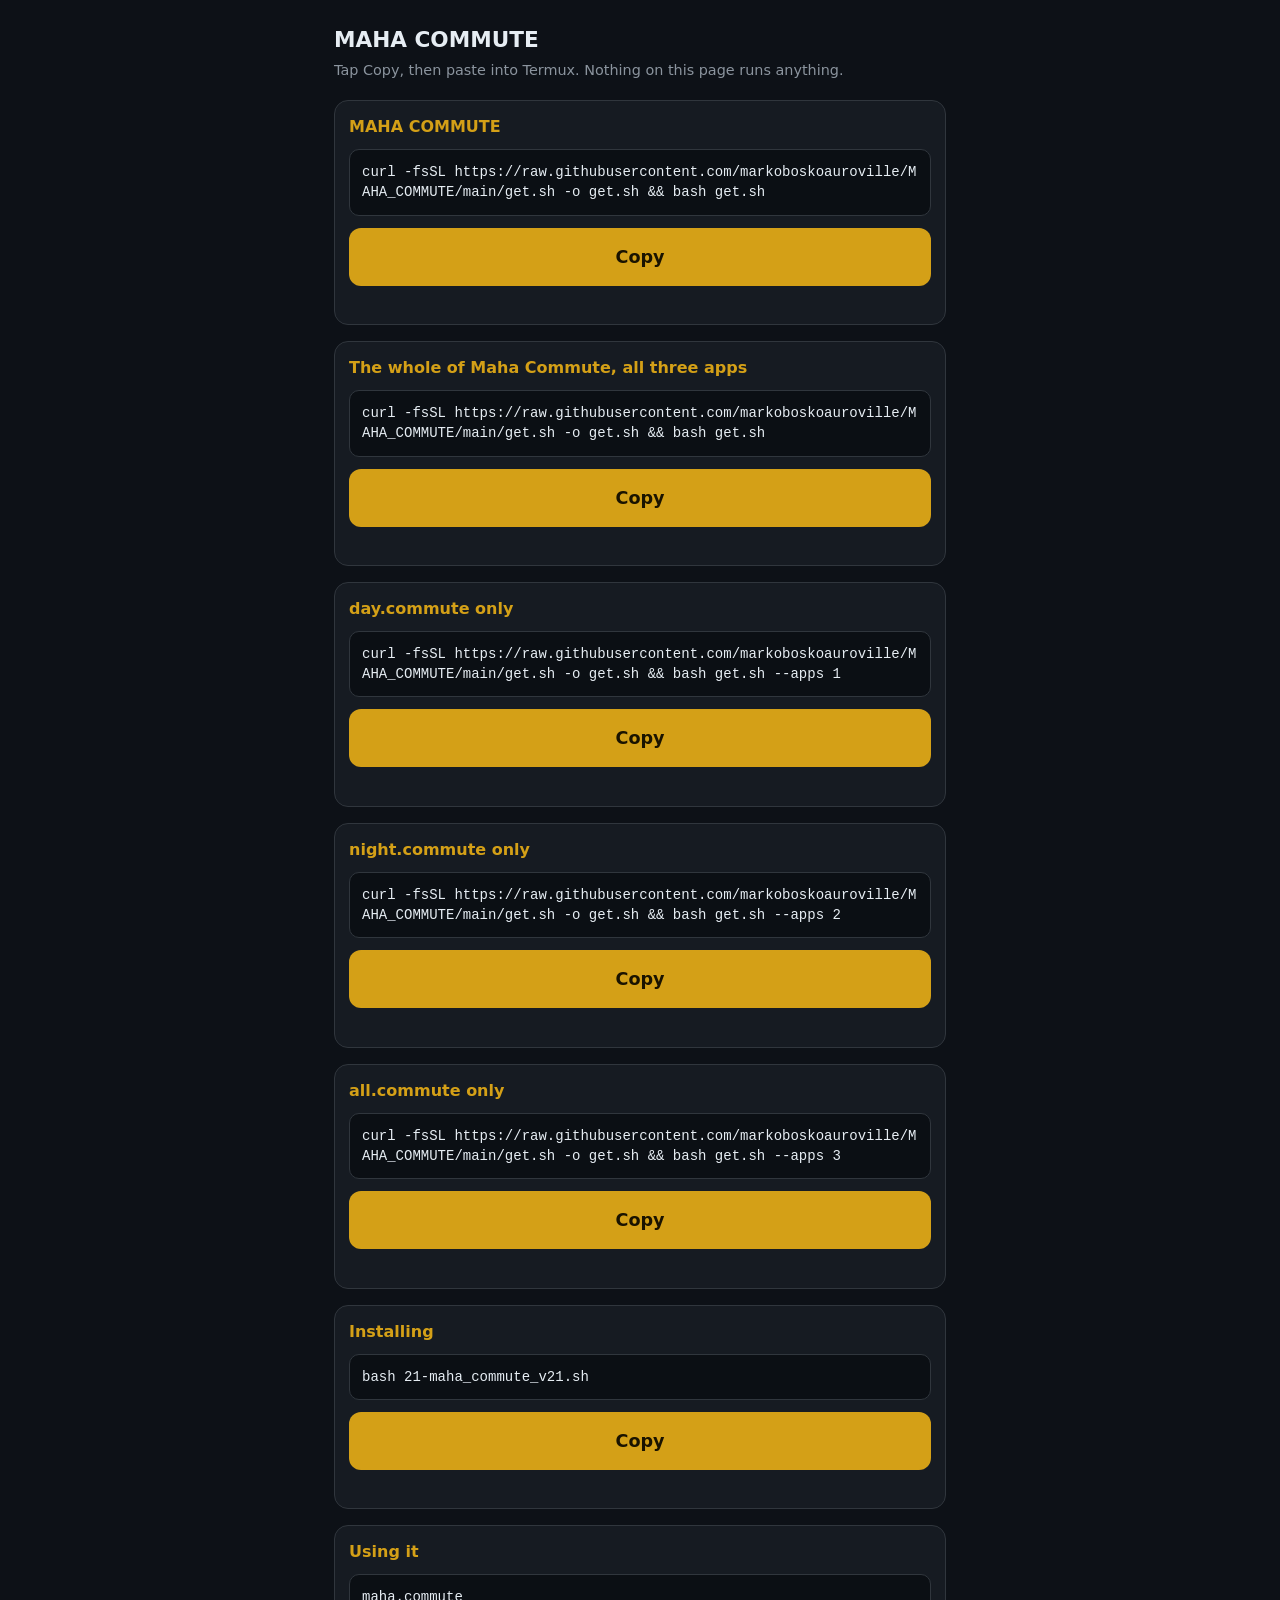
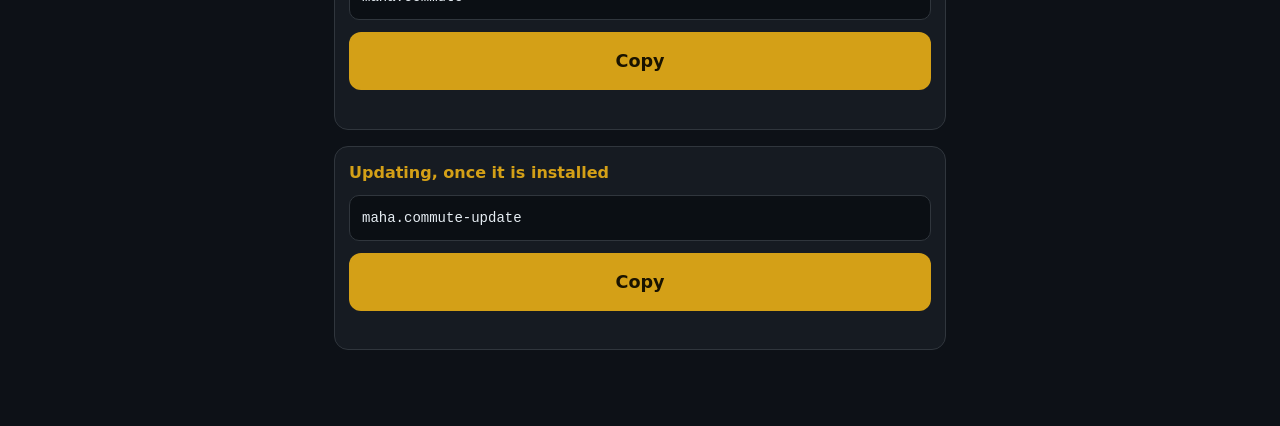
==== docs/index.html @ 6fa8b33a "v21: permanent stations, labels no longer race the map, launcher lights one app all.commute v44: sta" ====
<!doctype html><html lang="en"><head><meta charset="utf-8"><meta name="viewport" content="width=device-width,initial-scale=1"><title>MAHA COMMUTE, copy a command</title><style>
:root{--bg:#0d1117;--card:#161b22;--line:#30363d;--text:#e6edf3;--muted:#8b949e;--amber:#d4a017;--ok:#3fb950}
*{box-sizing:border-box}
body{margin:0;background:var(--bg);color:var(--text);font:17px/1.5 system-ui,sans-serif;padding:18px 14px 60px;max-width:640px;margin:auto}
h1{font-size:1.35rem;margin:6px 0 4px}
p.note{color:var(--muted);font-size:.9rem;margin:0 0 18px}
.card{background:var(--card);border:1px solid var(--line);border-radius:14px;padding:14px;margin:0 0 16px}
.card h2{font-size:1rem;margin:0 0 10px;color:var(--amber)}
pre{margin:0 0 12px;background:#0b0f14;border:1px solid var(--line);border-radius:10px;padding:12px;
    white-space:pre-wrap;word-break:break-all;font:14px/1.45 ui-monospace,Menlo,Consolas,monospace;user-select:all;-webkit-user-select:all}
button{display:block;width:100%;min-height:58px;border:0;border-radius:12px;background:var(--amber);color:#1a1300;
       font:700 1.1rem system-ui,sans-serif;cursor:pointer}
button.done{background:var(--ok);color:#04110a}
.hint{color:var(--muted);font-size:.85rem;margin:8px 0 0;min-height:1.2em}
</style></head><body><h1>MAHA COMMUTE</h1><p class="note">Tap Copy, then paste into Termux. Nothing on this page runs anything.</p><section class="card" id="cmd-1"><h2>MAHA COMMUTE</h2><pre>curl -fsSL https://raw.githubusercontent.com/markoboskoauroville/MAHA_COMMUTE/main/get.sh -o get.sh &amp;&amp; bash get.sh</pre><button type="button" onclick="copyCard(this)">Copy</button><p class="hint"></p></section>
<section class="card" id="cmd-2"><h2>The whole of Maha Commute, all three apps</h2><pre>curl -fsSL https://raw.githubusercontent.com/markoboskoauroville/MAHA_COMMUTE/main/get.sh -o get.sh &amp;&amp; bash get.sh</pre><button type="button" onclick="copyCard(this)">Copy</button><p class="hint"></p></section>
<section class="card" id="cmd-3"><h2>day.commute only</h2><pre>curl -fsSL https://raw.githubusercontent.com/markoboskoauroville/MAHA_COMMUTE/main/get.sh -o get.sh &amp;&amp; bash get.sh --apps 1</pre><button type="button" onclick="copyCard(this)">Copy</button><p class="hint"></p></section>
<section class="card" id="cmd-4"><h2>night.commute only</h2><pre>curl -fsSL https://raw.githubusercontent.com/markoboskoauroville/MAHA_COMMUTE/main/get.sh -o get.sh &amp;&amp; bash get.sh --apps 2</pre><button type="button" onclick="copyCard(this)">Copy</button><p class="hint"></p></section>
<section class="card" id="cmd-5"><h2>all.commute only</h2><pre>curl -fsSL https://raw.githubusercontent.com/markoboskoauroville/MAHA_COMMUTE/main/get.sh -o get.sh &amp;&amp; bash get.sh --apps 3</pre><button type="button" onclick="copyCard(this)">Copy</button><p class="hint"></p></section>
<section class="card" id="cmd-6"><h2>Installing</h2><pre>bash 21-maha_commute_v21.sh</pre><button type="button" onclick="copyCard(this)">Copy</button><p class="hint"></p></section>
<section class="card" id="cmd-7"><h2>Using it</h2><pre>maha.commute</pre><button type="button" onclick="copyCard(this)">Copy</button><p class="hint"></p></section>
<section class="card" id="cmd-8"><h2>Updating, once it is installed</h2><pre>maha.commute-update</pre><button type="button" onclick="copyCard(this)">Copy</button><p class="hint"></p></section><script>
function flash(b, msg, ok){ b.textContent = msg; b.classList.toggle('done', !!ok);
  setTimeout(function(){ b.textContent = 'Copy'; b.classList.remove('done'); }, 2200); }
function selectIt(pre){ var r = document.createRange(); r.selectNodeContents(pre);
  var s = getSelection(); s.removeAllRanges(); s.addRange(r); }
async function copyCard(b){
  var pre = b.parentNode.querySelector('pre'), text = pre.textContent, hint = b.parentNode.querySelector('.hint');
  hint.textContent = '';
  try { await navigator.clipboard.writeText(text); flash(b, 'Copied', true); return; } catch (e) {}
  try { var ta = document.createElement('textarea'); ta.value = text; ta.setAttribute('readonly','');
        ta.style.position='fixed'; ta.style.opacity='0'; document.body.appendChild(ta); ta.select();
        var ok = document.execCommand('copy'); document.body.removeChild(ta);
        if (ok) { flash(b, 'Copied', true); return; } } catch (e) {}
  selectIt(pre); hint.textContent = 'The phone would not let a page copy. The command is selected: long-press it and choose Copy.';
}
</script></body></html>
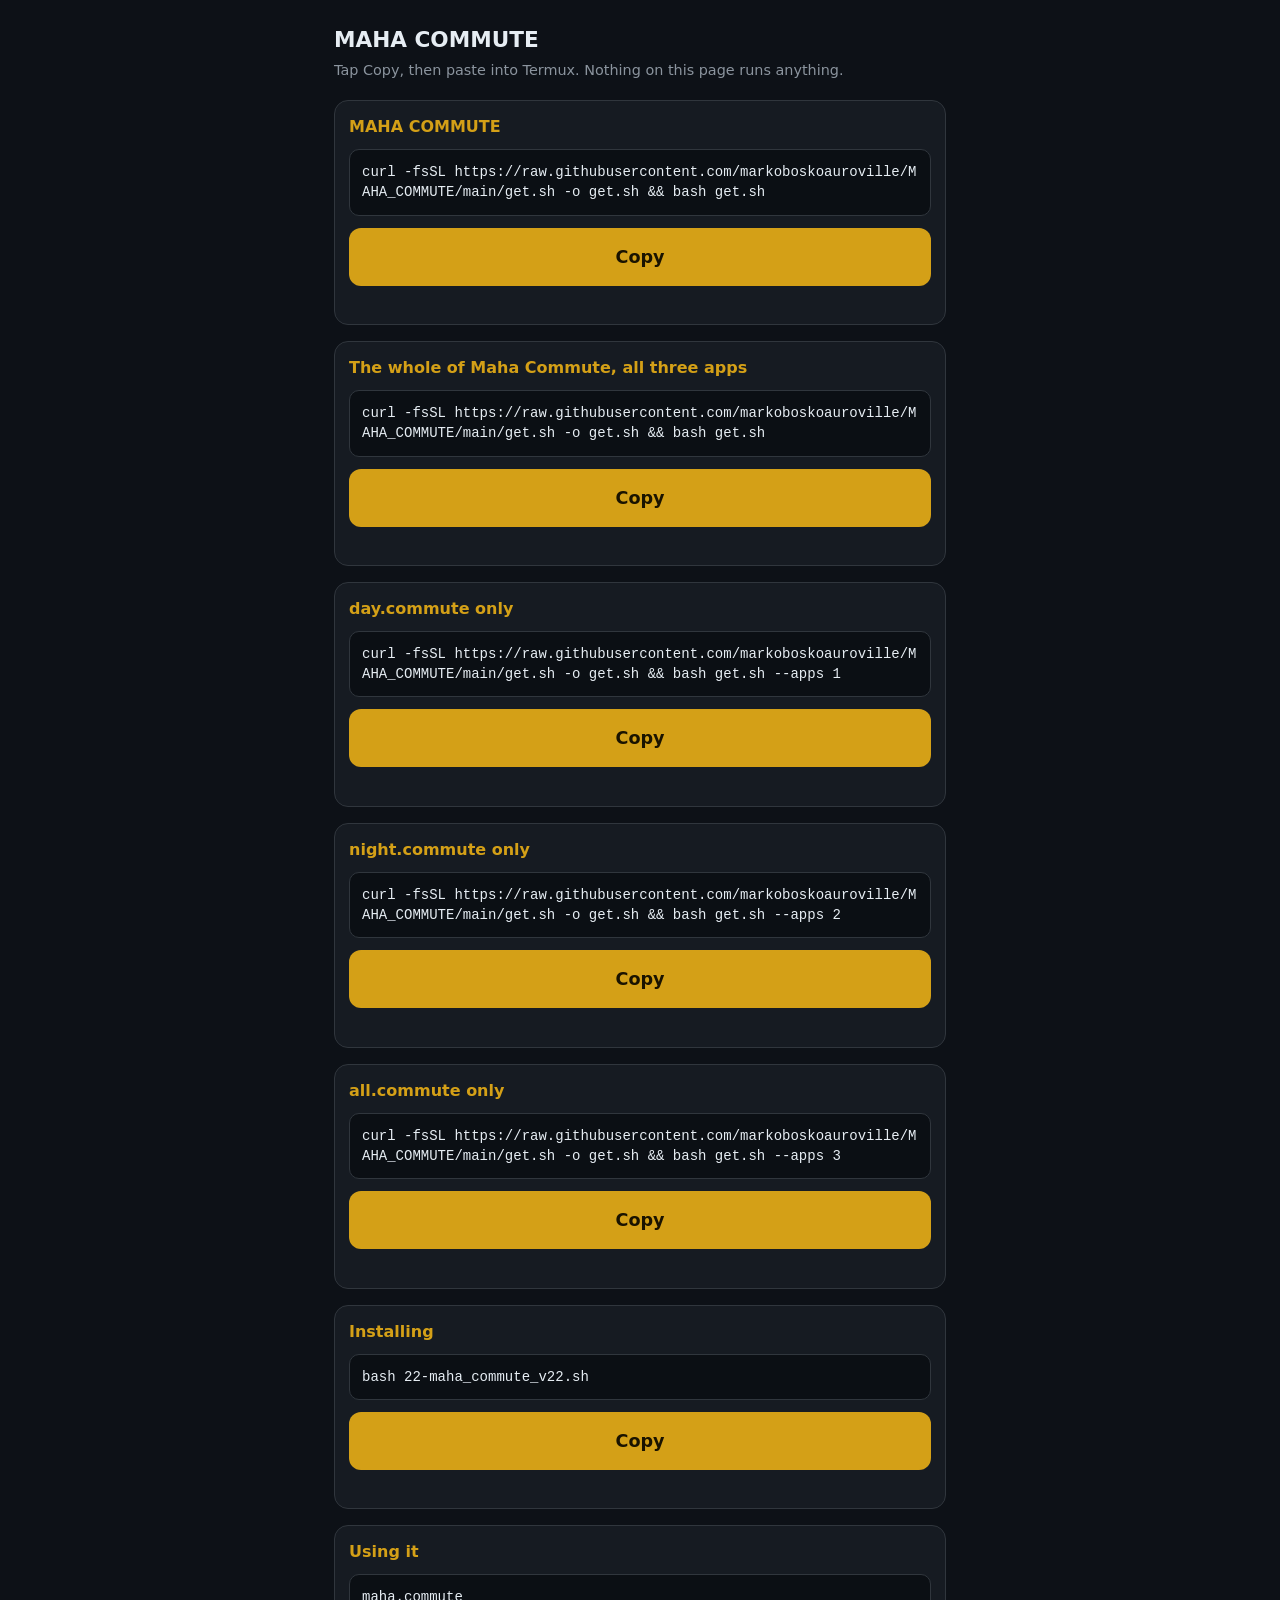
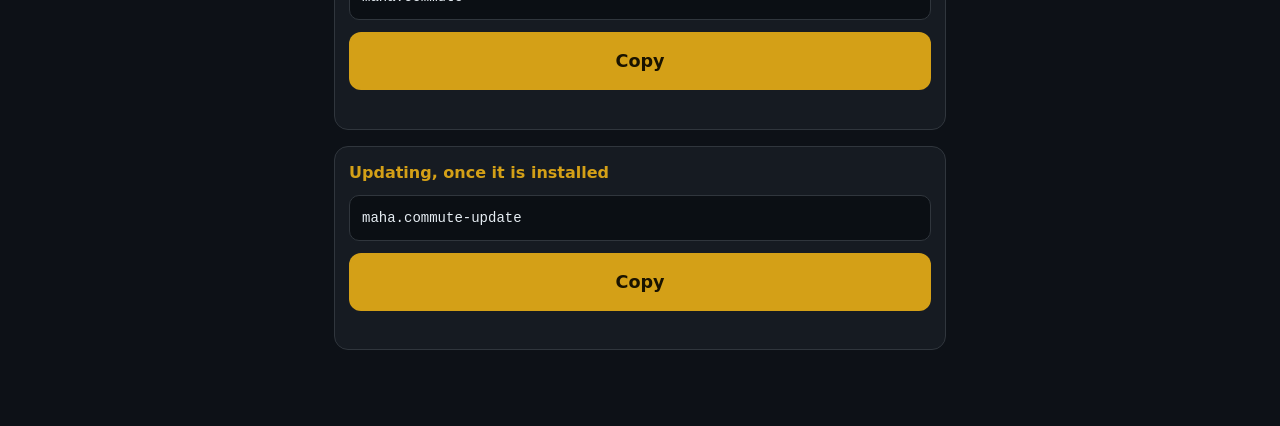
==== commit 01a6031c: "v22 (work in progress): answers to field test v21, requests 1 to 14 Labels clamp to the free area, k" ====
--- a/docs/index.html
+++ b/docs/index.html
@@ -17,7 +17,7 @@
 <section class="card" id="cmd-3"><h2>day.commute only</h2><pre>curl -fsSL https://raw.githubusercontent.com/markoboskoauroville/MAHA_COMMUTE/main/get.sh -o get.sh &amp;&amp; bash get.sh --apps 1</pre><button type="button" onclick="copyCard(this)">Copy</button><p class="hint"></p></section>
 <section class="card" id="cmd-4"><h2>night.commute only</h2><pre>curl -fsSL https://raw.githubusercontent.com/markoboskoauroville/MAHA_COMMUTE/main/get.sh -o get.sh &amp;&amp; bash get.sh --apps 2</pre><button type="button" onclick="copyCard(this)">Copy</button><p class="hint"></p></section>
 <section class="card" id="cmd-5"><h2>all.commute only</h2><pre>curl -fsSL https://raw.githubusercontent.com/markoboskoauroville/MAHA_COMMUTE/main/get.sh -o get.sh &amp;&amp; bash get.sh --apps 3</pre><button type="button" onclick="copyCard(this)">Copy</button><p class="hint"></p></section>
-<section class="card" id="cmd-6"><h2>Installing</h2><pre>bash 21-maha_commute_v21.sh</pre><button type="button" onclick="copyCard(this)">Copy</button><p class="hint"></p></section>
+<section class="card" id="cmd-6"><h2>Installing</h2><pre>bash 22-maha_commute_v22.sh</pre><button type="button" onclick="copyCard(this)">Copy</button><p class="hint"></p></section>
 <section class="card" id="cmd-7"><h2>Using it</h2><pre>maha.commute</pre><button type="button" onclick="copyCard(this)">Copy</button><p class="hint"></p></section>
 <section class="card" id="cmd-8"><h2>Updating, once it is installed</h2><pre>maha.commute-update</pre><button type="button" onclick="copyCard(this)">Copy</button><p class="hint"></p></section><script>
 function flash(b, msg, ok){ b.textContent = msg; b.classList.toggle('done', !!ok);
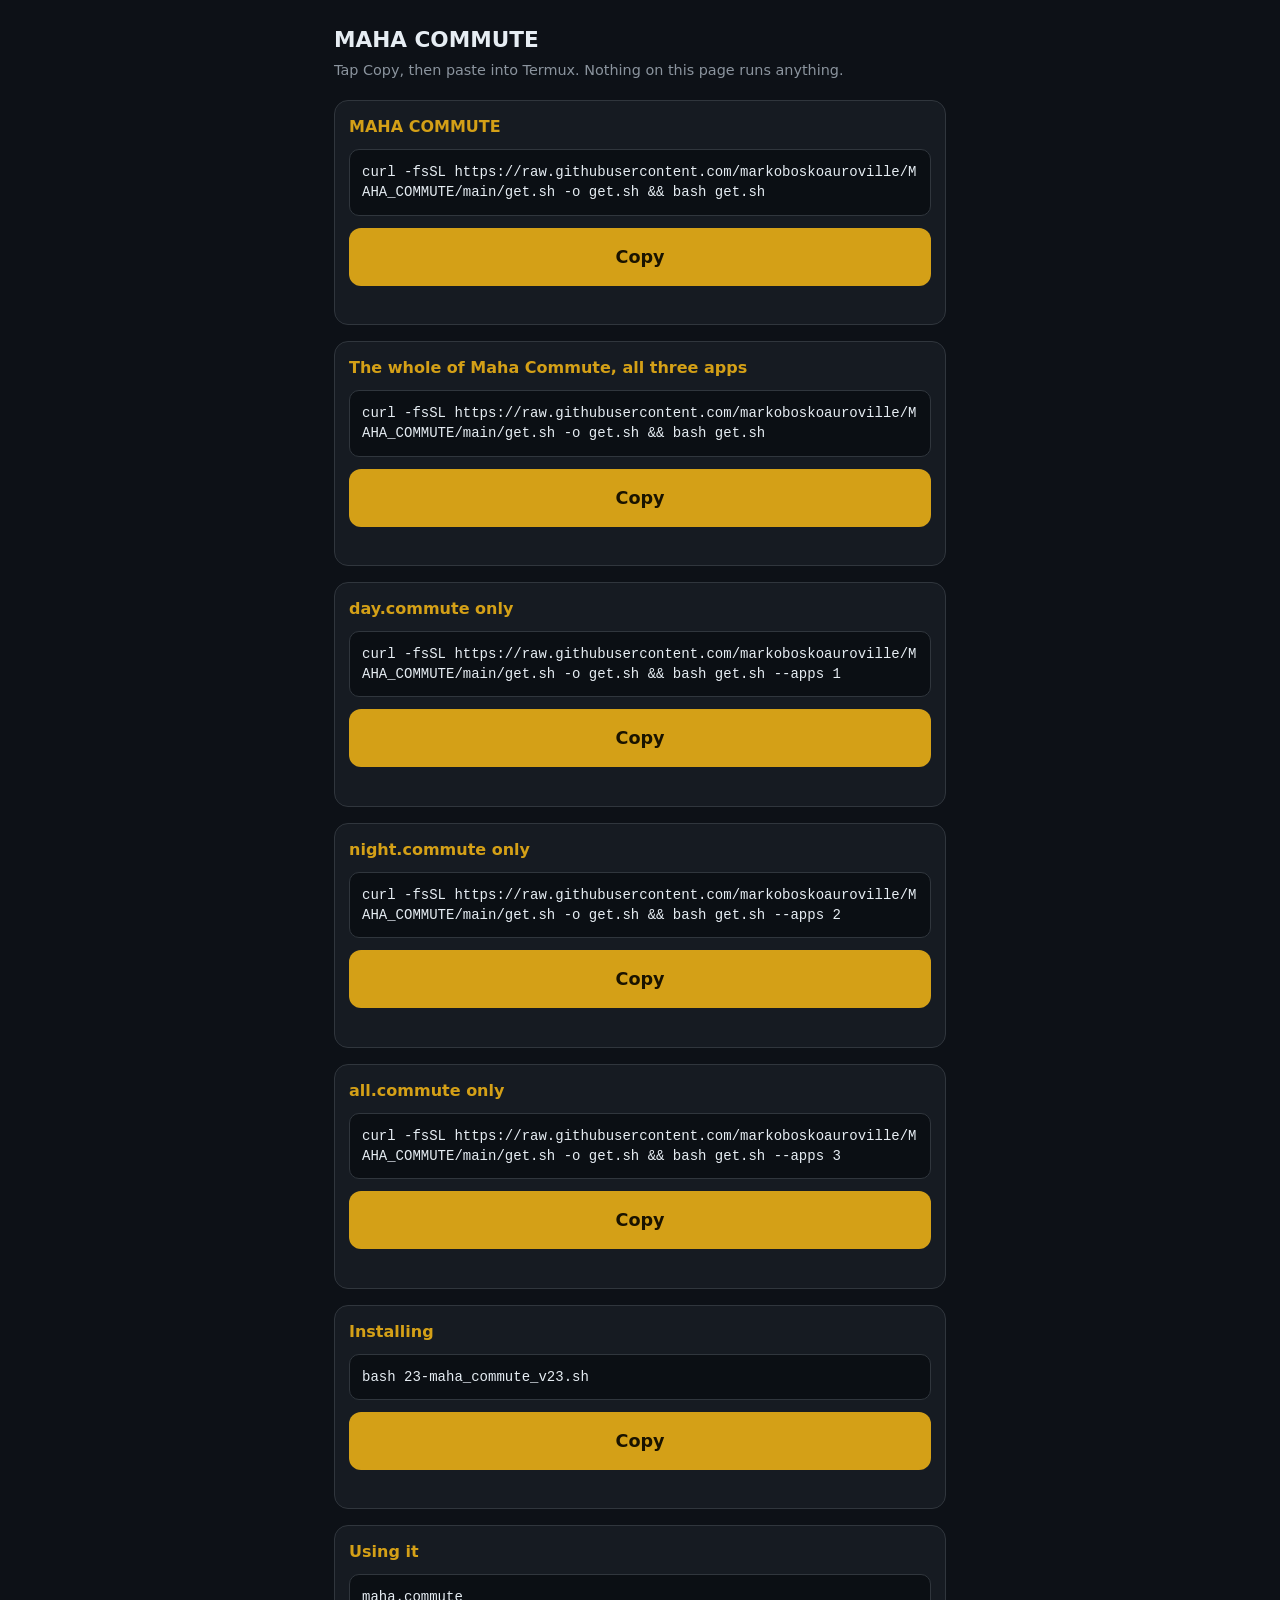
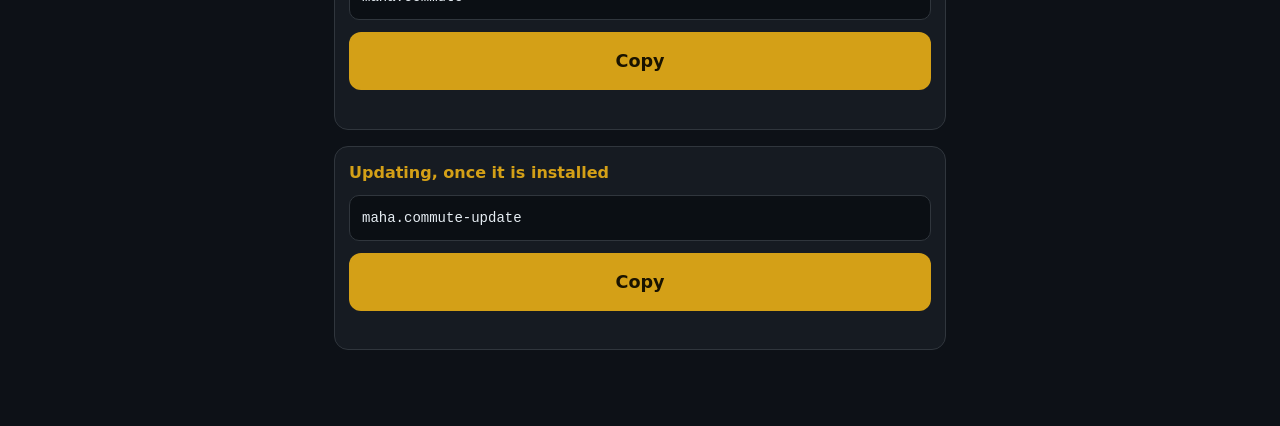
==== commit 3b915fe4: "v23: the watch bar shows the next three departures, not one all.commute v46, umbrella v23. The colla" ====
--- a/docs/index.html
+++ b/docs/index.html
@@ -17,7 +17,7 @@
 <section class="card" id="cmd-3"><h2>day.commute only</h2><pre>curl -fsSL https://raw.githubusercontent.com/markoboskoauroville/MAHA_COMMUTE/main/get.sh -o get.sh &amp;&amp; bash get.sh --apps 1</pre><button type="button" onclick="copyCard(this)">Copy</button><p class="hint"></p></section>
 <section class="card" id="cmd-4"><h2>night.commute only</h2><pre>curl -fsSL https://raw.githubusercontent.com/markoboskoauroville/MAHA_COMMUTE/main/get.sh -o get.sh &amp;&amp; bash get.sh --apps 2</pre><button type="button" onclick="copyCard(this)">Copy</button><p class="hint"></p></section>
 <section class="card" id="cmd-5"><h2>all.commute only</h2><pre>curl -fsSL https://raw.githubusercontent.com/markoboskoauroville/MAHA_COMMUTE/main/get.sh -o get.sh &amp;&amp; bash get.sh --apps 3</pre><button type="button" onclick="copyCard(this)">Copy</button><p class="hint"></p></section>
-<section class="card" id="cmd-6"><h2>Installing</h2><pre>bash 22-maha_commute_v22.sh</pre><button type="button" onclick="copyCard(this)">Copy</button><p class="hint"></p></section>
+<section class="card" id="cmd-6"><h2>Installing</h2><pre>bash 23-maha_commute_v23.sh</pre><button type="button" onclick="copyCard(this)">Copy</button><p class="hint"></p></section>
 <section class="card" id="cmd-7"><h2>Using it</h2><pre>maha.commute</pre><button type="button" onclick="copyCard(this)">Copy</button><p class="hint"></p></section>
 <section class="card" id="cmd-8"><h2>Updating, once it is installed</h2><pre>maha.commute-update</pre><button type="button" onclick="copyCard(this)">Copy</button><p class="hint"></p></section><script>
 function flash(b, msg, ok){ b.textContent = msg; b.classList.toggle('done', !!ok);
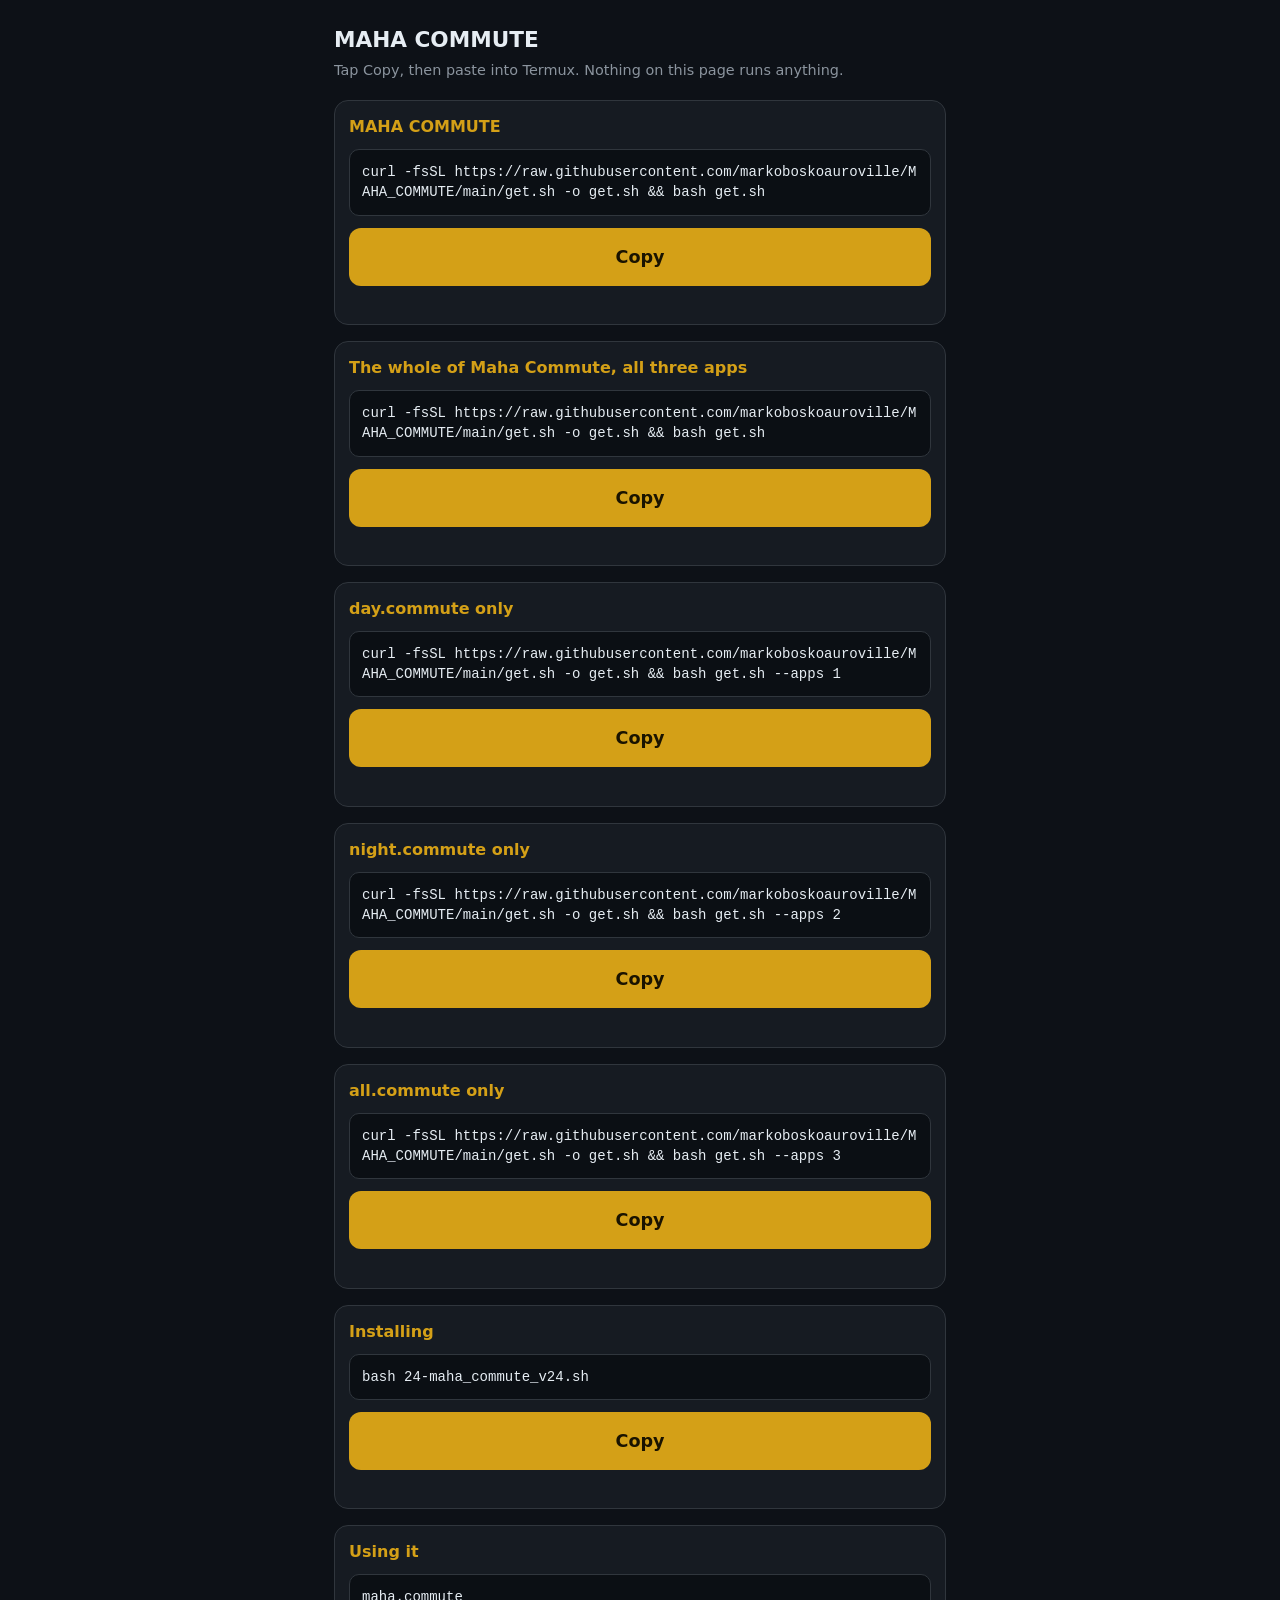
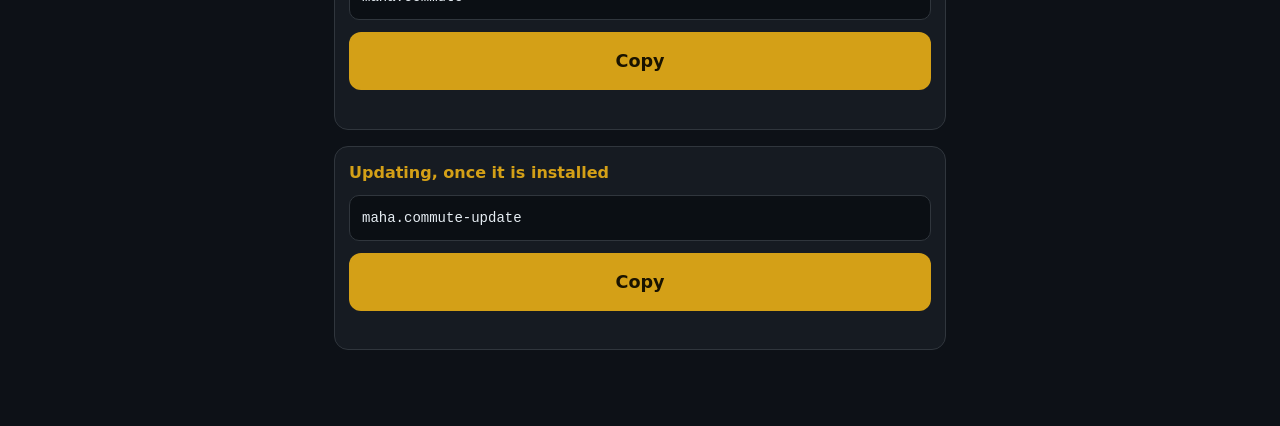
==== commit f9b786b2: "v24 (work in progress): the page keeps its own copy of every station and draws it before asking the " ====
--- a/docs/index.html
+++ b/docs/index.html
@@ -17,7 +17,7 @@
 <section class="card" id="cmd-3"><h2>day.commute only</h2><pre>curl -fsSL https://raw.githubusercontent.com/markoboskoauroville/MAHA_COMMUTE/main/get.sh -o get.sh &amp;&amp; bash get.sh --apps 1</pre><button type="button" onclick="copyCard(this)">Copy</button><p class="hint"></p></section>
 <section class="card" id="cmd-4"><h2>night.commute only</h2><pre>curl -fsSL https://raw.githubusercontent.com/markoboskoauroville/MAHA_COMMUTE/main/get.sh -o get.sh &amp;&amp; bash get.sh --apps 2</pre><button type="button" onclick="copyCard(this)">Copy</button><p class="hint"></p></section>
 <section class="card" id="cmd-5"><h2>all.commute only</h2><pre>curl -fsSL https://raw.githubusercontent.com/markoboskoauroville/MAHA_COMMUTE/main/get.sh -o get.sh &amp;&amp; bash get.sh --apps 3</pre><button type="button" onclick="copyCard(this)">Copy</button><p class="hint"></p></section>
-<section class="card" id="cmd-6"><h2>Installing</h2><pre>bash 23-maha_commute_v23.sh</pre><button type="button" onclick="copyCard(this)">Copy</button><p class="hint"></p></section>
+<section class="card" id="cmd-6"><h2>Installing</h2><pre>bash 24-maha_commute_v24.sh</pre><button type="button" onclick="copyCard(this)">Copy</button><p class="hint"></p></section>
 <section class="card" id="cmd-7"><h2>Using it</h2><pre>maha.commute</pre><button type="button" onclick="copyCard(this)">Copy</button><p class="hint"></p></section>
 <section class="card" id="cmd-8"><h2>Updating, once it is installed</h2><pre>maha.commute-update</pre><button type="button" onclick="copyCard(this)">Copy</button><p class="hint"></p></section><script>
 function flash(b, msg, ok){ b.textContent = msg; b.classList.toggle('done', !!ok);
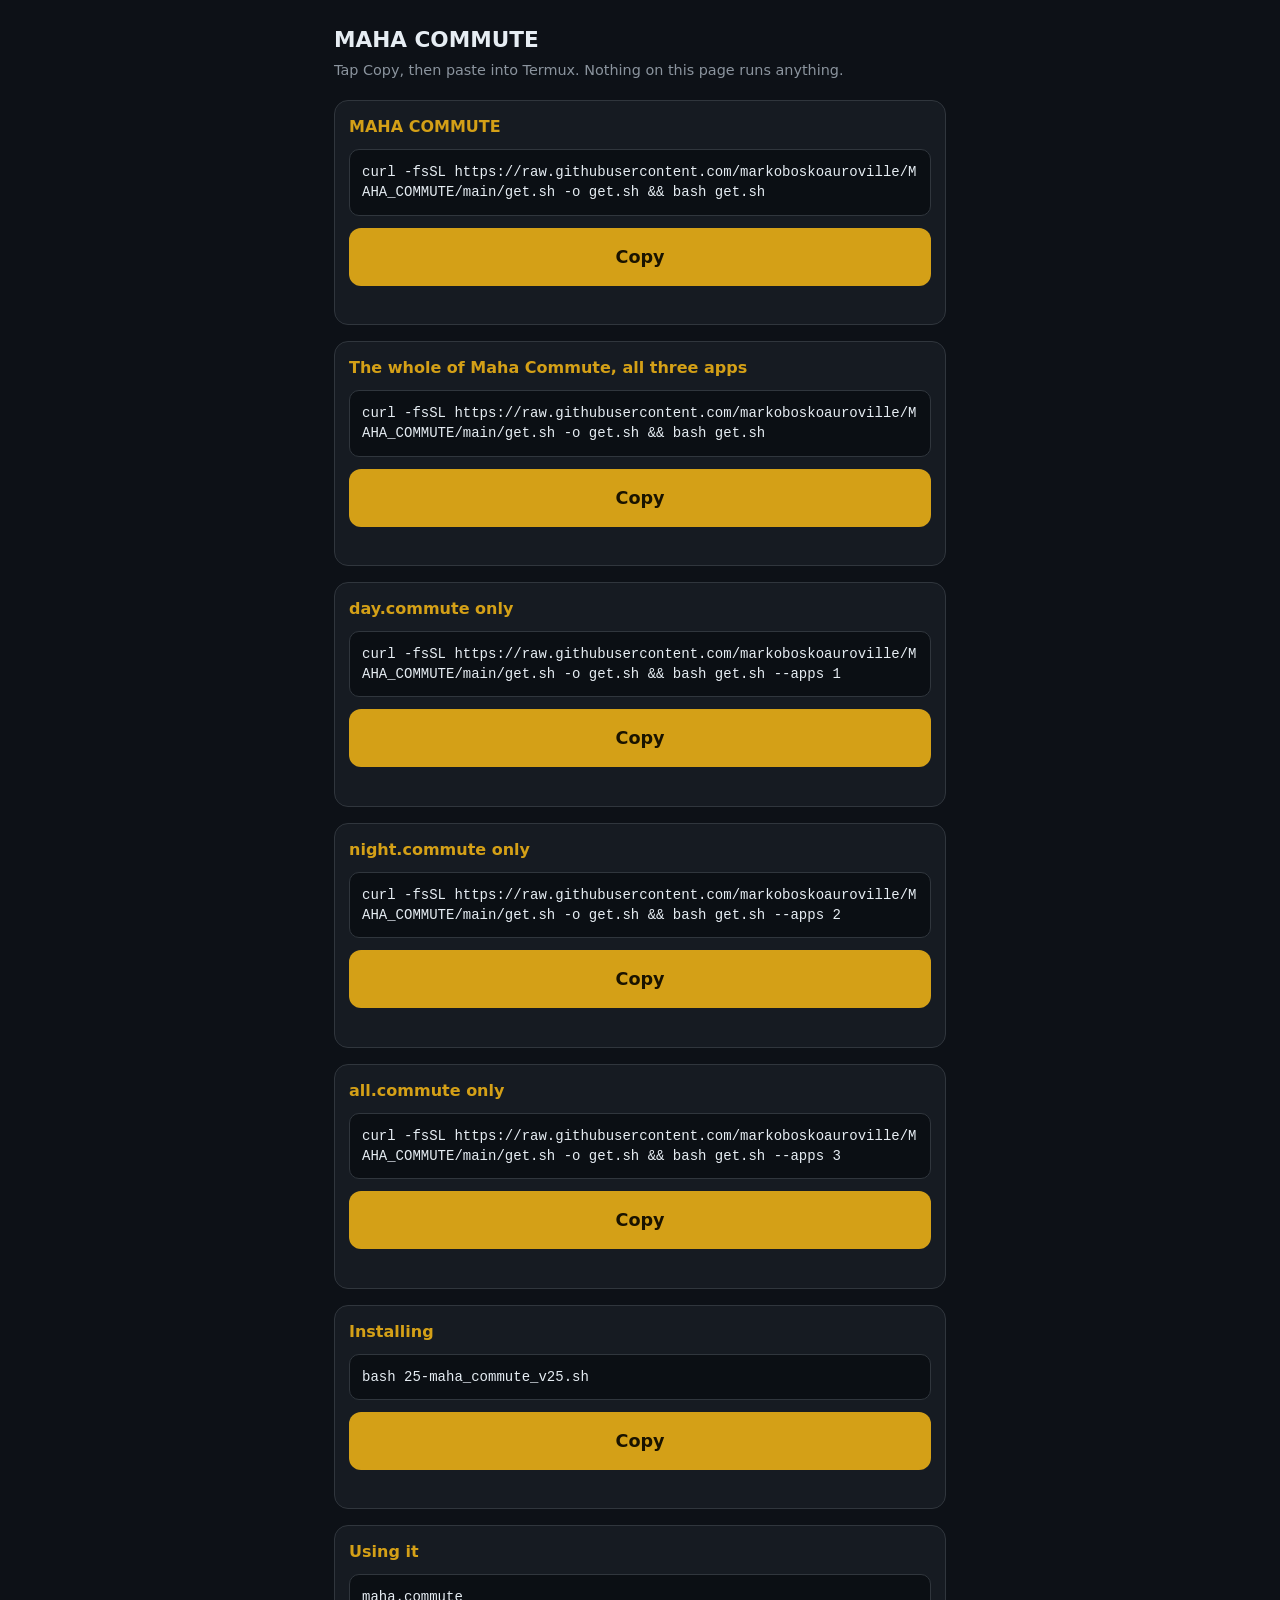
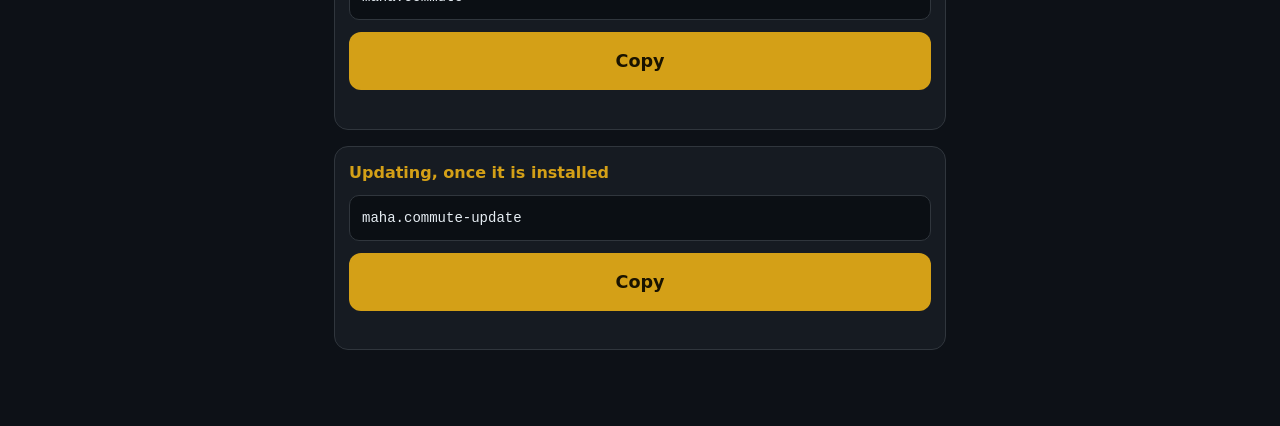
==== commit 1278802a: "v25: a common layer for the three apps, and a station server that follows the map One timetable (zet" ====
--- a/docs/index.html
+++ b/docs/index.html
@@ -17,7 +17,7 @@
 <section class="card" id="cmd-3"><h2>day.commute only</h2><pre>curl -fsSL https://raw.githubusercontent.com/markoboskoauroville/MAHA_COMMUTE/main/get.sh -o get.sh &amp;&amp; bash get.sh --apps 1</pre><button type="button" onclick="copyCard(this)">Copy</button><p class="hint"></p></section>
 <section class="card" id="cmd-4"><h2>night.commute only</h2><pre>curl -fsSL https://raw.githubusercontent.com/markoboskoauroville/MAHA_COMMUTE/main/get.sh -o get.sh &amp;&amp; bash get.sh --apps 2</pre><button type="button" onclick="copyCard(this)">Copy</button><p class="hint"></p></section>
 <section class="card" id="cmd-5"><h2>all.commute only</h2><pre>curl -fsSL https://raw.githubusercontent.com/markoboskoauroville/MAHA_COMMUTE/main/get.sh -o get.sh &amp;&amp; bash get.sh --apps 3</pre><button type="button" onclick="copyCard(this)">Copy</button><p class="hint"></p></section>
-<section class="card" id="cmd-6"><h2>Installing</h2><pre>bash 24-maha_commute_v24.sh</pre><button type="button" onclick="copyCard(this)">Copy</button><p class="hint"></p></section>
+<section class="card" id="cmd-6"><h2>Installing</h2><pre>bash 25-maha_commute_v25.sh</pre><button type="button" onclick="copyCard(this)">Copy</button><p class="hint"></p></section>
 <section class="card" id="cmd-7"><h2>Using it</h2><pre>maha.commute</pre><button type="button" onclick="copyCard(this)">Copy</button><p class="hint"></p></section>
 <section class="card" id="cmd-8"><h2>Updating, once it is installed</h2><pre>maha.commute-update</pre><button type="button" onclick="copyCard(this)">Copy</button><p class="hint"></p></section><script>
 function flash(b, msg, ok){ b.textContent = msg; b.classList.toggle('done', !!ok);
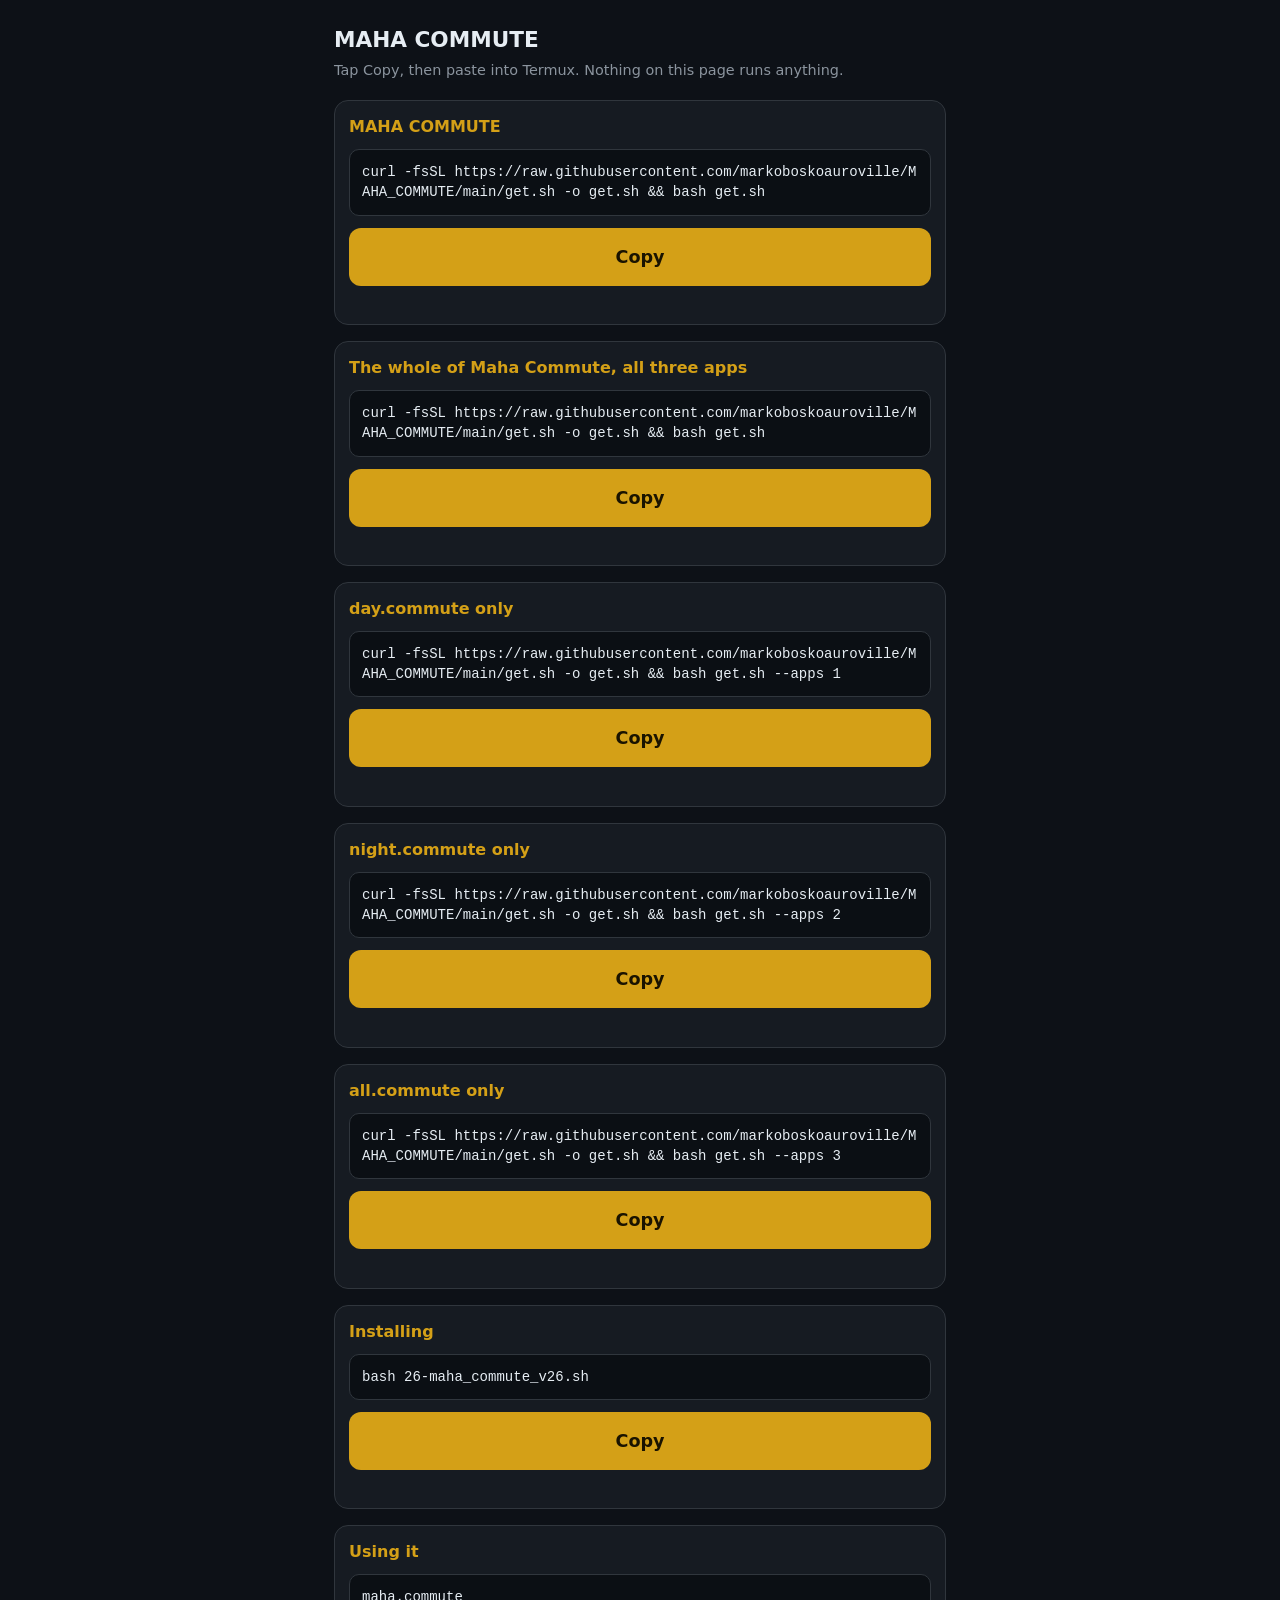
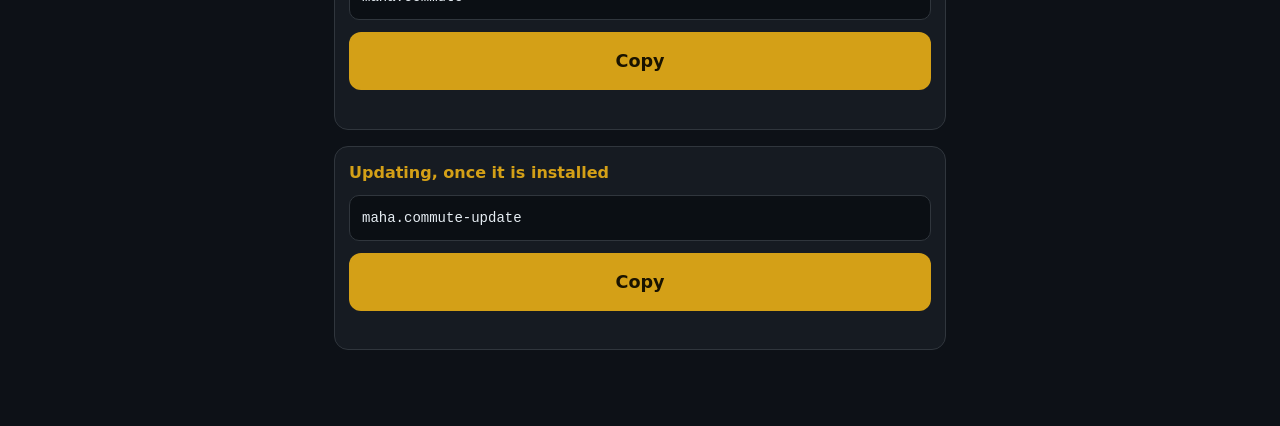
==== commit 62b4ab98: "v26: one common database of all API keys, shared by all three apps Marko: "make a common database of" ====
--- a/docs/index.html
+++ b/docs/index.html
@@ -17,7 +17,7 @@
 <section class="card" id="cmd-3"><h2>day.commute only</h2><pre>curl -fsSL https://raw.githubusercontent.com/markoboskoauroville/MAHA_COMMUTE/main/get.sh -o get.sh &amp;&amp; bash get.sh --apps 1</pre><button type="button" onclick="copyCard(this)">Copy</button><p class="hint"></p></section>
 <section class="card" id="cmd-4"><h2>night.commute only</h2><pre>curl -fsSL https://raw.githubusercontent.com/markoboskoauroville/MAHA_COMMUTE/main/get.sh -o get.sh &amp;&amp; bash get.sh --apps 2</pre><button type="button" onclick="copyCard(this)">Copy</button><p class="hint"></p></section>
 <section class="card" id="cmd-5"><h2>all.commute only</h2><pre>curl -fsSL https://raw.githubusercontent.com/markoboskoauroville/MAHA_COMMUTE/main/get.sh -o get.sh &amp;&amp; bash get.sh --apps 3</pre><button type="button" onclick="copyCard(this)">Copy</button><p class="hint"></p></section>
-<section class="card" id="cmd-6"><h2>Installing</h2><pre>bash 25-maha_commute_v25.sh</pre><button type="button" onclick="copyCard(this)">Copy</button><p class="hint"></p></section>
+<section class="card" id="cmd-6"><h2>Installing</h2><pre>bash 26-maha_commute_v26.sh</pre><button type="button" onclick="copyCard(this)">Copy</button><p class="hint"></p></section>
 <section class="card" id="cmd-7"><h2>Using it</h2><pre>maha.commute</pre><button type="button" onclick="copyCard(this)">Copy</button><p class="hint"></p></section>
 <section class="card" id="cmd-8"><h2>Updating, once it is installed</h2><pre>maha.commute-update</pre><button type="button" onclick="copyCard(this)">Copy</button><p class="hint"></p></section><script>
 function flash(b, msg, ok){ b.textContent = msg; b.classList.toggle('done', !!ok);
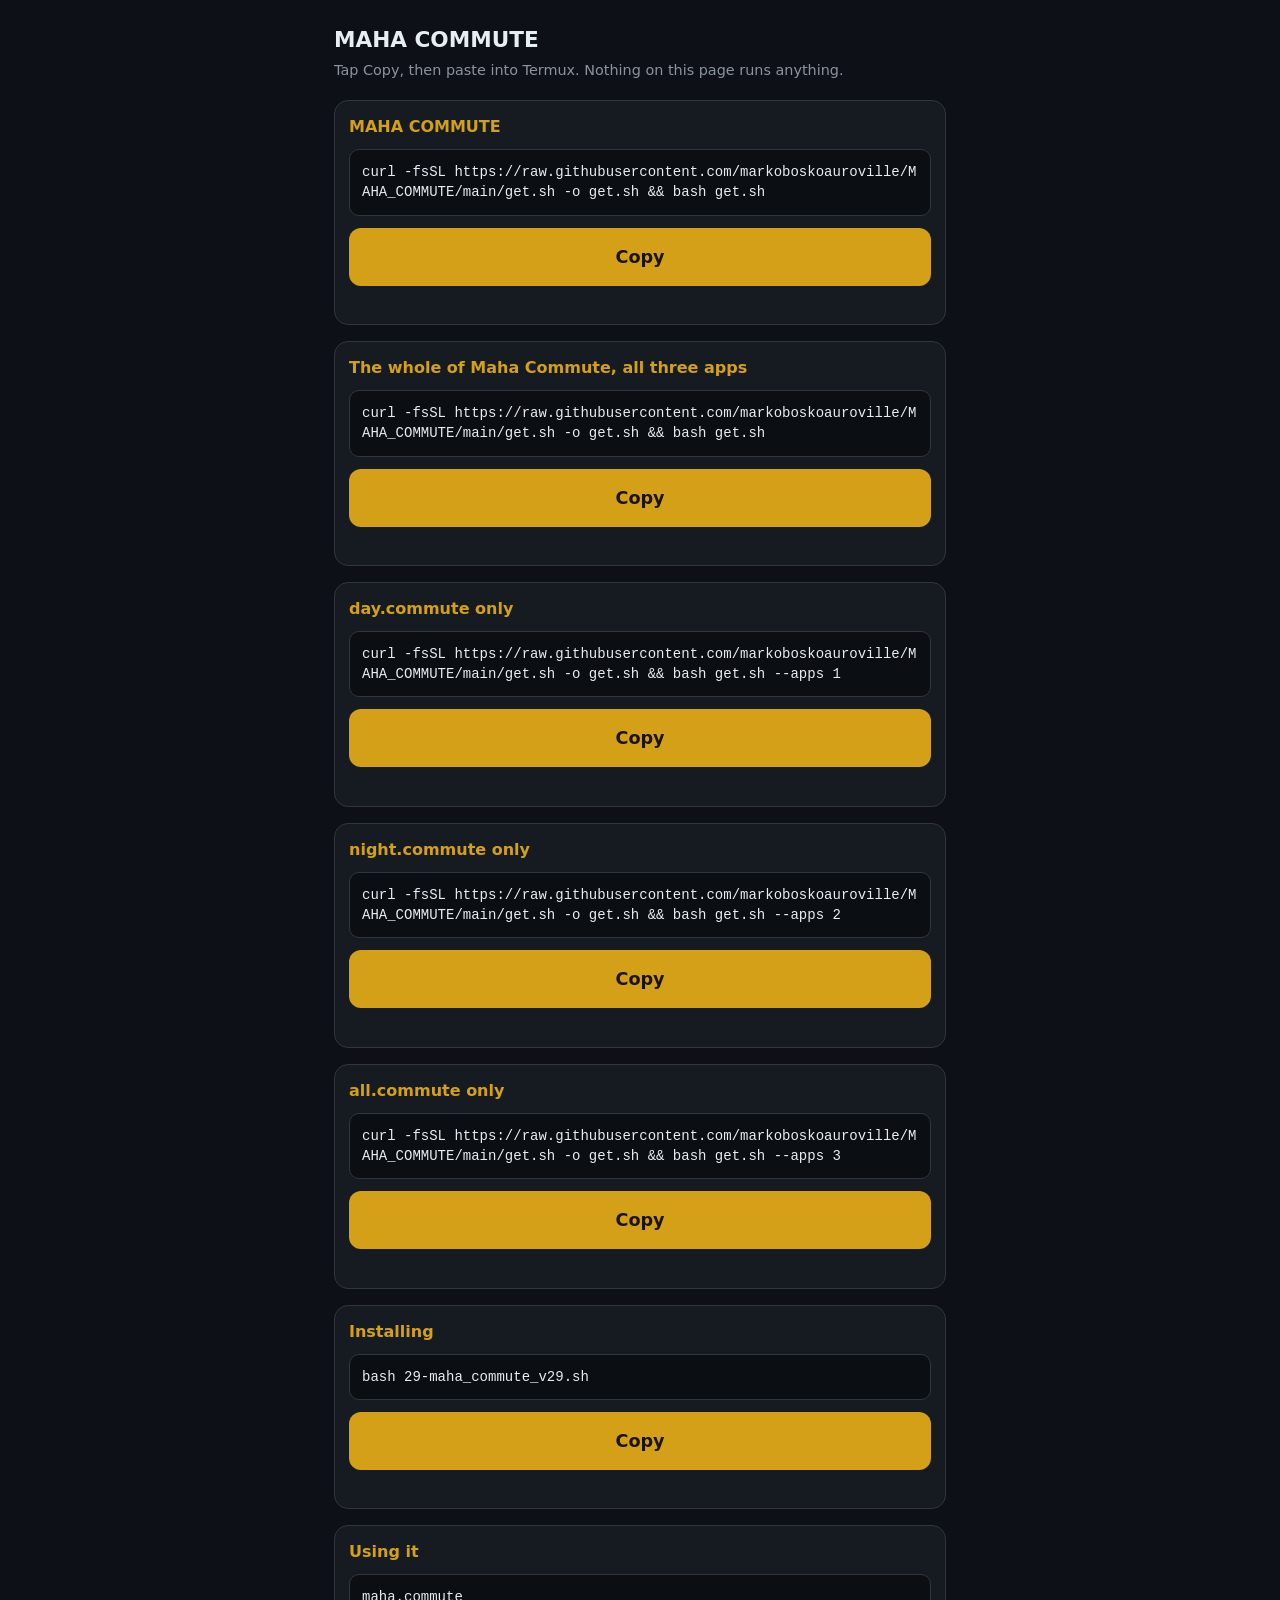
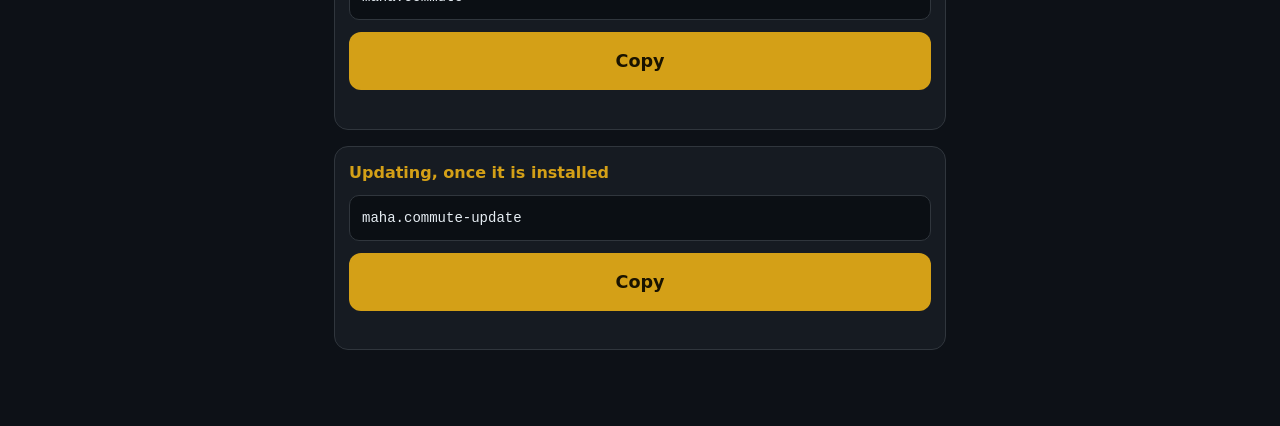
==== commit 1b1b1661: "v29: fresh transit data by default Add the shared cache switch, automatic verified startup updates, " ====
--- a/docs/index.html
+++ b/docs/index.html
@@ -17,7 +17,7 @@
 <section class="card" id="cmd-3"><h2>day.commute only</h2><pre>curl -fsSL https://raw.githubusercontent.com/markoboskoauroville/MAHA_COMMUTE/main/get.sh -o get.sh &amp;&amp; bash get.sh --apps 1</pre><button type="button" onclick="copyCard(this)">Copy</button><p class="hint"></p></section>
 <section class="card" id="cmd-4"><h2>night.commute only</h2><pre>curl -fsSL https://raw.githubusercontent.com/markoboskoauroville/MAHA_COMMUTE/main/get.sh -o get.sh &amp;&amp; bash get.sh --apps 2</pre><button type="button" onclick="copyCard(this)">Copy</button><p class="hint"></p></section>
 <section class="card" id="cmd-5"><h2>all.commute only</h2><pre>curl -fsSL https://raw.githubusercontent.com/markoboskoauroville/MAHA_COMMUTE/main/get.sh -o get.sh &amp;&amp; bash get.sh --apps 3</pre><button type="button" onclick="copyCard(this)">Copy</button><p class="hint"></p></section>
-<section class="card" id="cmd-6"><h2>Installing</h2><pre>bash 26-maha_commute_v26.sh</pre><button type="button" onclick="copyCard(this)">Copy</button><p class="hint"></p></section>
+<section class="card" id="cmd-6"><h2>Installing</h2><pre>bash 29-maha_commute_v29.sh</pre><button type="button" onclick="copyCard(this)">Copy</button><p class="hint"></p></section>
 <section class="card" id="cmd-7"><h2>Using it</h2><pre>maha.commute</pre><button type="button" onclick="copyCard(this)">Copy</button><p class="hint"></p></section>
 <section class="card" id="cmd-8"><h2>Updating, once it is installed</h2><pre>maha.commute-update</pre><button type="button" onclick="copyCard(this)">Copy</button><p class="hint"></p></section><script>
 function flash(b, msg, ok){ b.textContent = msg; b.classList.toggle('done', !!ok);
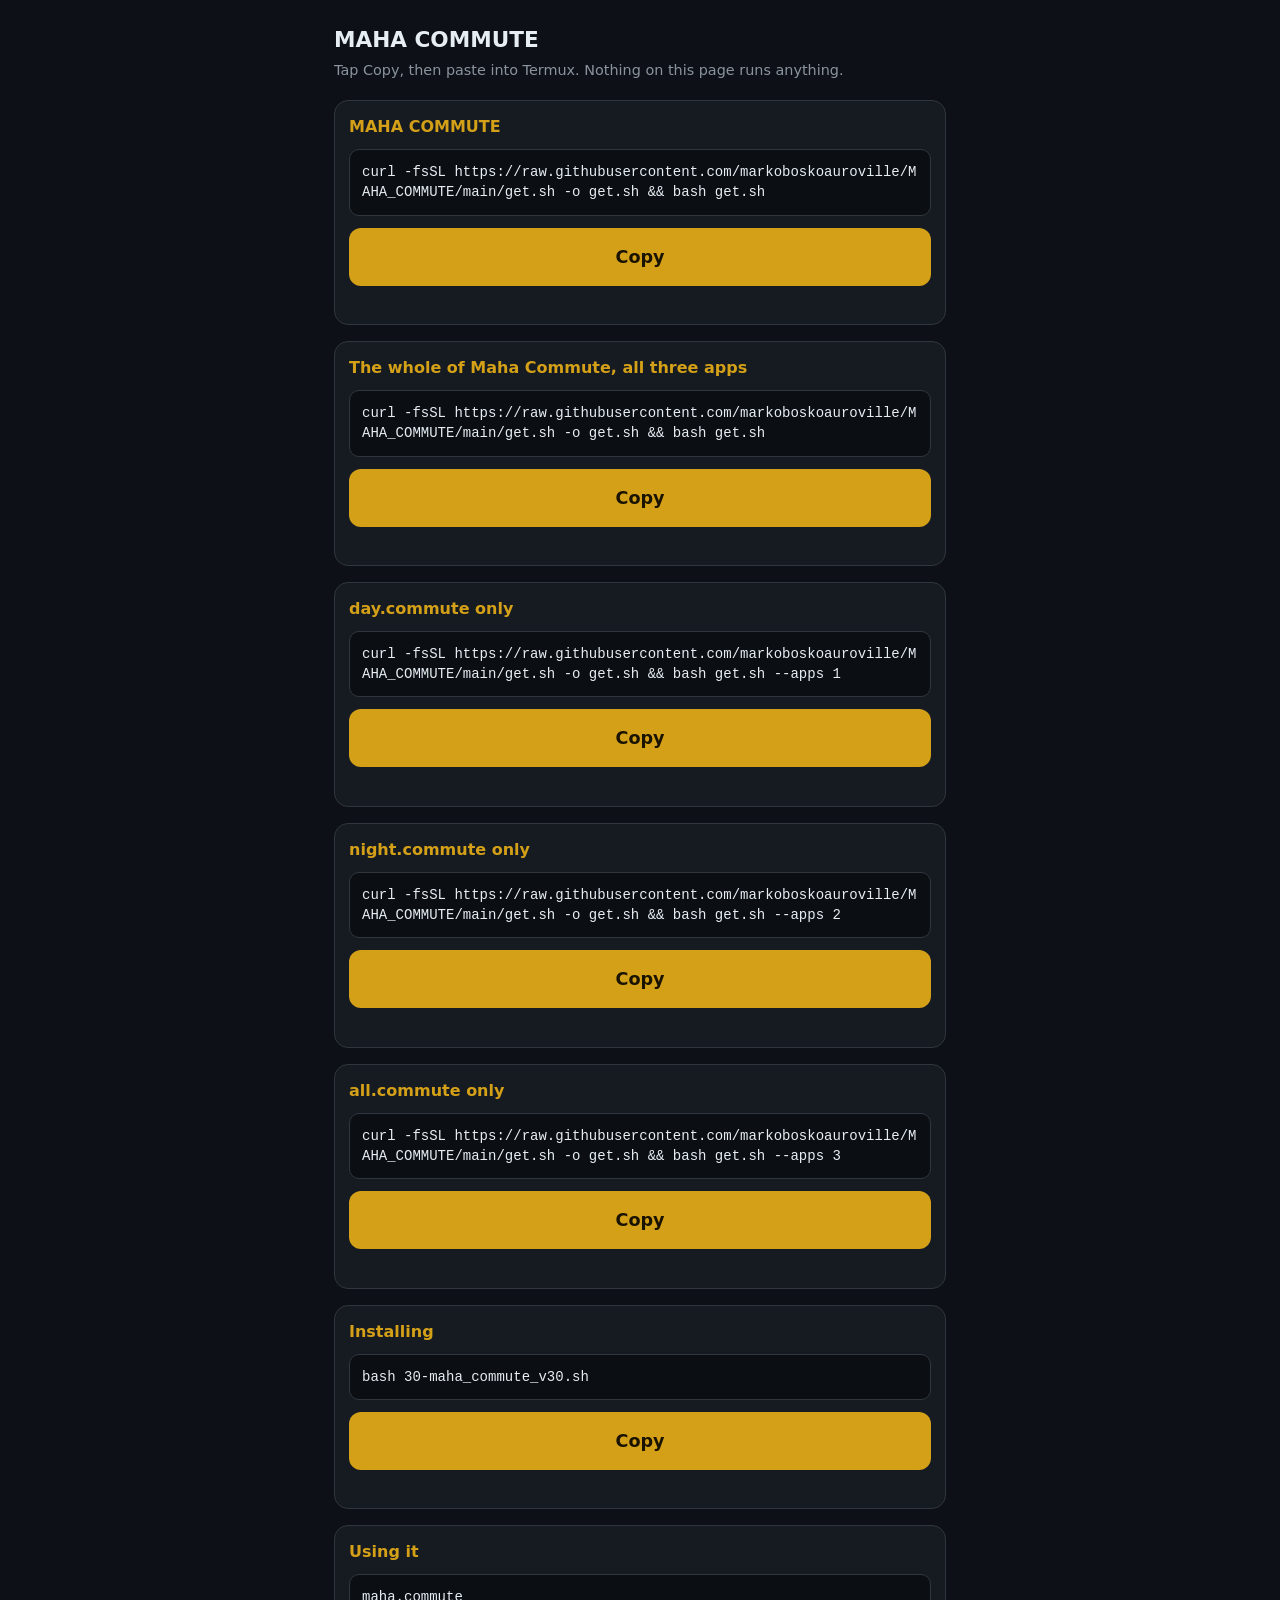
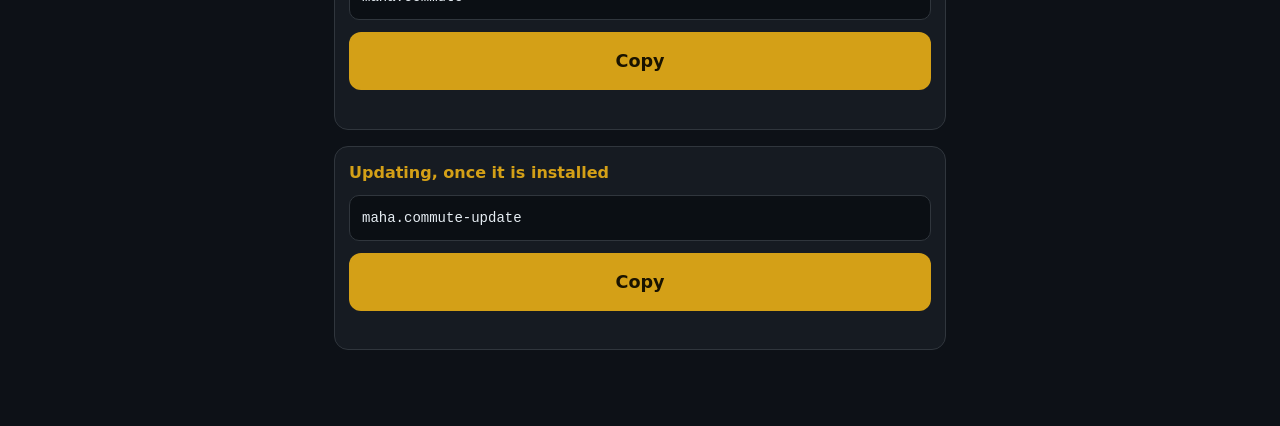
==== commit 49e14fec: "v30: open from launcher and reach Rijeka anywhere Use lowercase b to open the selected app and fall " ====
--- a/docs/index.html
+++ b/docs/index.html
@@ -17,7 +17,7 @@
 <section class="card" id="cmd-3"><h2>day.commute only</h2><pre>curl -fsSL https://raw.githubusercontent.com/markoboskoauroville/MAHA_COMMUTE/main/get.sh -o get.sh &amp;&amp; bash get.sh --apps 1</pre><button type="button" onclick="copyCard(this)">Copy</button><p class="hint"></p></section>
 <section class="card" id="cmd-4"><h2>night.commute only</h2><pre>curl -fsSL https://raw.githubusercontent.com/markoboskoauroville/MAHA_COMMUTE/main/get.sh -o get.sh &amp;&amp; bash get.sh --apps 2</pre><button type="button" onclick="copyCard(this)">Copy</button><p class="hint"></p></section>
 <section class="card" id="cmd-5"><h2>all.commute only</h2><pre>curl -fsSL https://raw.githubusercontent.com/markoboskoauroville/MAHA_COMMUTE/main/get.sh -o get.sh &amp;&amp; bash get.sh --apps 3</pre><button type="button" onclick="copyCard(this)">Copy</button><p class="hint"></p></section>
-<section class="card" id="cmd-6"><h2>Installing</h2><pre>bash 29-maha_commute_v29.sh</pre><button type="button" onclick="copyCard(this)">Copy</button><p class="hint"></p></section>
+<section class="card" id="cmd-6"><h2>Installing</h2><pre>bash 30-maha_commute_v30.sh</pre><button type="button" onclick="copyCard(this)">Copy</button><p class="hint"></p></section>
 <section class="card" id="cmd-7"><h2>Using it</h2><pre>maha.commute</pre><button type="button" onclick="copyCard(this)">Copy</button><p class="hint"></p></section>
 <section class="card" id="cmd-8"><h2>Updating, once it is installed</h2><pre>maha.commute-update</pre><button type="button" onclick="copyCard(this)">Copy</button><p class="hint"></p></section><script>
 function flash(b, msg, ok){ b.textContent = msg; b.classList.toggle('done', !!ok);
